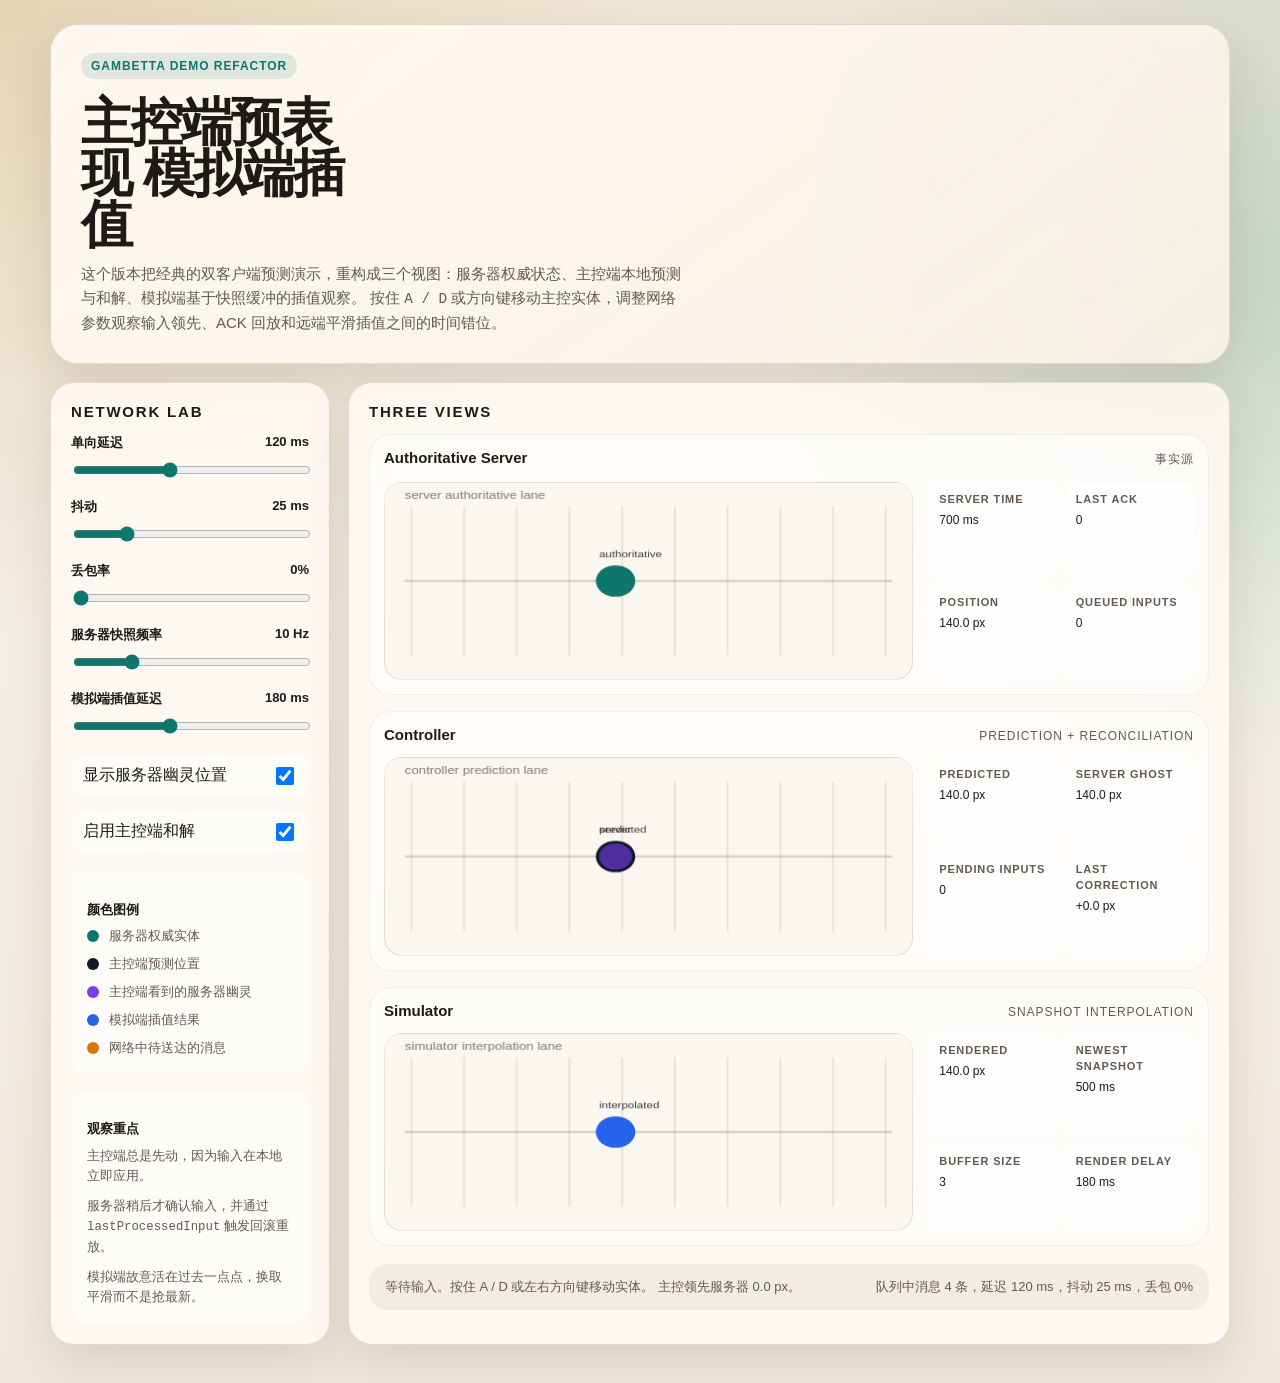
==== index.html @ f1e8b7e2 "Split app into network render and ui modules" ====
<!DOCTYPE html>
<html lang="zh-CN">
<head>
  <meta charset="UTF-8">
  <meta name="viewport" content="width=device-width, initial-scale=1.0">
  <title>Controller Prediction / Simulator Interpolation Demo</title>
  <link rel="stylesheet" href="styles.css">
</head>
<body>
  <main class="shell">
    <section class="hero">
      <div class="eyebrow">Gambetta Demo Refactor</div>
      <h1>主控端预表现 模拟端插值</h1>
      <p>
        这个版本把经典的双客户端预测演示，重构成三个视图：服务器权威状态、主控端本地预测与和解、模拟端基于快照缓冲的插值观察。
        按住 <code>A / D</code> 或方向键移动主控实体，调整网络参数观察输入领先、ACK 回放和远端平滑插值之间的时间错位。
      </p>
    </section>

    <section class="layout">
      <aside class="panel controls">
        <h2>Network Lab</h2>

        <div class="control">
          <label for="latency">
            <span>单向延迟</span>
            <span id="latencyValue">120 ms</span>
          </label>
          <input id="latency" type="range" min="0" max="300" value="120">
        </div>

        <div class="control">
          <label for="jitter">
            <span>抖动</span>
            <span id="jitterValue">25 ms</span>
          </label>
          <input id="jitter" type="range" min="0" max="120" value="25">
        </div>

        <div class="control">
          <label for="loss">
            <span>丢包率</span>
            <span id="lossValue">0%</span>
          </label>
          <input id="loss" type="range" min="0" max="35" value="0">
        </div>

        <div class="control">
          <label for="snapshotRate">
            <span>服务器快照频率</span>
            <span id="snapshotRateValue">10 Hz</span>
          </label>
          <input id="snapshotRate" type="range" min="4" max="30" value="10">
        </div>

        <div class="control">
          <label for="interpDelay">
            <span>模拟端插值延迟</span>
            <span id="interpDelayValue">180 ms</span>
          </label>
          <input id="interpDelay" type="range" min="60" max="360" value="180">
        </div>

        <label class="toggle">
          <span>显示服务器幽灵位置</span>
          <input id="showGhost" type="checkbox" checked>
        </label>

        <label class="toggle">
          <span>启用主控端和解</span>
          <input id="enableReconciliation" type="checkbox" checked>
        </label>

        <div class="legend">
          <h3>颜色图例</h3>
          <ul>
            <li><span class="swatch swatch-server"></span>服务器权威实体</li>
            <li><span class="swatch swatch-controller"></span>主控端预测位置</li>
            <li><span class="swatch swatch-ghost"></span>主控端看到的服务器幽灵</li>
            <li><span class="swatch swatch-simulator"></span>模拟端插值结果</li>
            <li><span class="swatch swatch-network"></span>网络中待送达的消息</li>
          </ul>
        </div>

        <div class="notes">
          <h3>观察重点</h3>
          <ul class="note-list">
            <li>主控端总是先动，因为输入在本地立即应用。</li>
            <li>服务器稍后才确认输入，并通过 <code>lastProcessedInput</code> 触发回滚重放。</li>
            <li>模拟端故意活在过去一点点，换取平滑而不是抢最新。</li>
          </ul>
        </div>
      </aside>

      <section class="panel stage">
        <h2>Three Views</h2>
        <div class="view-grid">
          <article class="view">
            <div class="view-title">
              <strong>Authoritative Server</strong>
              <span>事实源</span>
            </div>
            <canvas id="serverCanvas" width="360" height="270"></canvas>
            <div class="stats">
              <div class="stat"><strong>Server Time</strong><span id="serverTimeStat">0 ms</span></div>
              <div class="stat"><strong>Last ACK</strong><span id="serverAckStat">0</span></div>
              <div class="stat"><strong>Position</strong><span id="serverPositionStat">140.0 px</span></div>
              <div class="stat"><strong>Queued Inputs</strong><span id="serverQueueStat">0</span></div>
            </div>
          </article>

          <article class="view">
            <div class="view-title">
              <strong>Controller</strong>
              <span>Prediction + Reconciliation</span>
            </div>
            <canvas id="controllerCanvas" width="360" height="270"></canvas>
            <div class="stats">
              <div class="stat"><strong>Predicted</strong><span id="controllerPredictedStat">140.0 px</span></div>
              <div class="stat"><strong>Server Ghost</strong><span id="controllerGhostStat">140.0 px</span></div>
              <div class="stat"><strong>Pending Inputs</strong><span id="controllerPendingStat">0</span></div>
              <div class="stat"><strong>Last Correction</strong><span id="controllerCorrectionStat">0.0 px</span></div>
            </div>
          </article>

          <article class="view">
            <div class="view-title">
              <strong>Simulator</strong>
              <span>Snapshot Interpolation</span>
            </div>
            <canvas id="simCanvas" width="360" height="270"></canvas>
            <div class="stats">
              <div class="stat"><strong>Rendered</strong><span id="simRenderedStat">140.0 px</span></div>
              <div class="stat"><strong>Newest Snapshot</strong><span id="simSnapshotStat">0 ms</span></div>
              <div class="stat"><strong>Buffer Size</strong><span id="simBufferStat">0</span></div>
              <div class="stat"><strong>Render Delay</strong><span id="simDelayStat">180 ms</span></div>
            </div>
          </article>
        </div>

        <div class="footer-bar">
          <span id="statusLine">等待输入。按住 A / D 或左右方向键移动实体。</span>
          <span id="networkLine">队列中消息 0 条</span>
        </div>
      </section>
    </section>
  </main>

  <script type="module" src="ui.js"></script>
</body>
</html>
---- styles.css ----
:root {
  color-scheme: light;
  --bg: #f3efe5;
  --panel: rgba(255, 251, 245, 0.84);
  --panel-border: rgba(70, 54, 38, 0.14);
  --ink: #1d1a18;
  --muted: #65594d;
  --accent: #0f766e;
  --accent-soft: rgba(15, 118, 110, 0.12);
  --ghost: #7c3aed;
  --sim: #2563eb;
  --shadow: 0 20px 45px rgba(73, 55, 32, 0.13);
}

* {
  box-sizing: border-box;
}

body {
  margin: 0;
  min-height: 100vh;
  font-family: "Avenir Next", "Segoe UI", sans-serif;
  color: var(--ink);
  background:
    radial-gradient(circle at top left, rgba(210, 179, 123, 0.35), transparent 34%),
    radial-gradient(circle at right 20%, rgba(15, 118, 110, 0.18), transparent 30%),
    linear-gradient(180deg, #efe6d4 0%, var(--bg) 46%, #efe9dd 100%);
}

.shell {
  width: min(1180px, calc(100vw - 32px));
  margin: 24px auto 40px;
}

.hero {
  padding: 28px 30px;
  border: 1px solid var(--panel-border);
  border-radius: 28px;
  background: linear-gradient(145deg, rgba(255, 250, 243, 0.92), rgba(248, 242, 230, 0.88));
  box-shadow: var(--shadow);
  backdrop-filter: blur(12px);
}

.eyebrow {
  display: inline-flex;
  align-items: center;
  gap: 8px;
  padding: 6px 10px;
  border-radius: 999px;
  background: var(--accent-soft);
  color: var(--accent);
  font-size: 12px;
  font-weight: 700;
  letter-spacing: 0.08em;
  text-transform: uppercase;
}

h1 {
  margin: 18px 0 12px;
  font-size: clamp(32px, 5vw, 52px);
  line-height: 0.98;
  letter-spacing: -0.04em;
  max-width: 10ch;
}

.hero p {
  margin: 0;
  max-width: 72ch;
  color: var(--muted);
  line-height: 1.6;
  font-size: 15px;
}

.layout {
  display: grid;
  grid-template-columns: 280px 1fr;
  gap: 18px;
  margin-top: 18px;
}

.panel {
  border: 1px solid var(--panel-border);
  border-radius: 24px;
  background: var(--panel);
  box-shadow: var(--shadow);
  backdrop-filter: blur(14px);
}

.controls {
  padding: 20px;
}

.controls h2,
.stage h2 {
  margin: 0 0 14px;
  font-size: 15px;
  text-transform: uppercase;
  letter-spacing: 0.12em;
}

.control {
  margin-bottom: 16px;
}

.control label,
.legend h3,
.notes h3 {
  display: flex;
  justify-content: space-between;
  gap: 12px;
  font-size: 13px;
  font-weight: 700;
  margin-bottom: 8px;
}

input[type="range"] {
  width: 100%;
  accent-color: var(--accent);
}

.note-list {
  color: var(--muted);
  font-size: 13px;
  line-height: 1.55;
}

.toggle {
  display: flex;
  align-items: center;
  justify-content: space-between;
  gap: 12px;
  margin-top: 12px;
  padding: 10px 12px;
  border-radius: 16px;
  background: rgba(255, 255, 255, 0.55);
}

.toggle input {
  width: 18px;
  height: 18px;
}

.legend,
.notes {
  margin-top: 18px;
  padding: 16px;
  border-radius: 18px;
  background: rgba(255, 255, 255, 0.52);
}

.legend ul,
.notes ul {
  list-style: none;
  margin: 0;
  padding: 0;
  display: grid;
  gap: 10px;
}

.legend li {
  display: flex;
  align-items: center;
  gap: 10px;
  font-size: 13px;
  color: var(--muted);
}

.swatch {
  width: 12px;
  height: 12px;
  border-radius: 999px;
  flex: none;
}

.swatch-server {
  background: #0f766e;
}

.swatch-controller {
  background: #111827;
}

.swatch-ghost {
  background: #7c3aed;
}

.swatch-simulator {
  background: #2563eb;
}

.swatch-network {
  background: #d97706;
}

.stage {
  padding: 20px;
}

.view-grid {
  display: grid;
  grid-template-columns: 1fr;
  gap: 16px;
}

.view {
  display: grid;
  grid-template-columns: minmax(0, 1.8fr) minmax(220px, 0.9fr);
  gap: 14px 16px;
  align-items: start;
  padding: 14px;
  border-radius: 22px;
  background: rgba(255, 255, 255, 0.58);
  border: 1px solid rgba(98, 73, 49, 0.08);
  min-width: 0;
}

.view-title {
  grid-column: 1 / -1;
  display: flex;
  justify-content: space-between;
  gap: 12px;
  align-items: baseline;
  margin-bottom: 0;
}

.view-title strong {
  font-size: 15px;
}

.view-title span {
  color: var(--muted);
  font-size: 12px;
  text-transform: uppercase;
  letter-spacing: 0.08em;
}

canvas {
  width: 100%;
  aspect-ratio: 16 / 6;
  display: block;
  border-radius: 18px;
  border: 1px solid rgba(92, 71, 51, 0.11);
  background:
    linear-gradient(180deg, rgba(255, 252, 247, 0.92), rgba(241, 234, 223, 0.92));
}

.stats {
  margin-top: 0;
  display: grid;
  grid-template-columns: repeat(2, minmax(0, 1fr));
  gap: 8px;
  align-self: stretch;
}

.stat {
  padding: 10px;
  border-radius: 14px;
  background: rgba(255, 255, 255, 0.72);
  font-size: 12px;
  line-height: 1.45;
}

.stat strong {
  display: block;
  color: var(--muted);
  font-size: 11px;
  text-transform: uppercase;
  letter-spacing: 0.08em;
  margin-bottom: 4px;
}

.footer-bar {
  margin-top: 18px;
  padding: 14px 16px;
  border-radius: 18px;
  background: rgba(28, 25, 23, 0.05);
  color: var(--muted);
  font-size: 13px;
  display: flex;
  justify-content: space-between;
  gap: 16px;
  flex-wrap: wrap;
}

code {
  font-family: "SFMono-Regular", "Cascadia Code", monospace;
  font-size: 0.95em;
}

@media (max-width: 1024px) {
  .layout {
    grid-template-columns: 1fr;
  }

  .view {
    grid-template-columns: 1fr;
  }
}
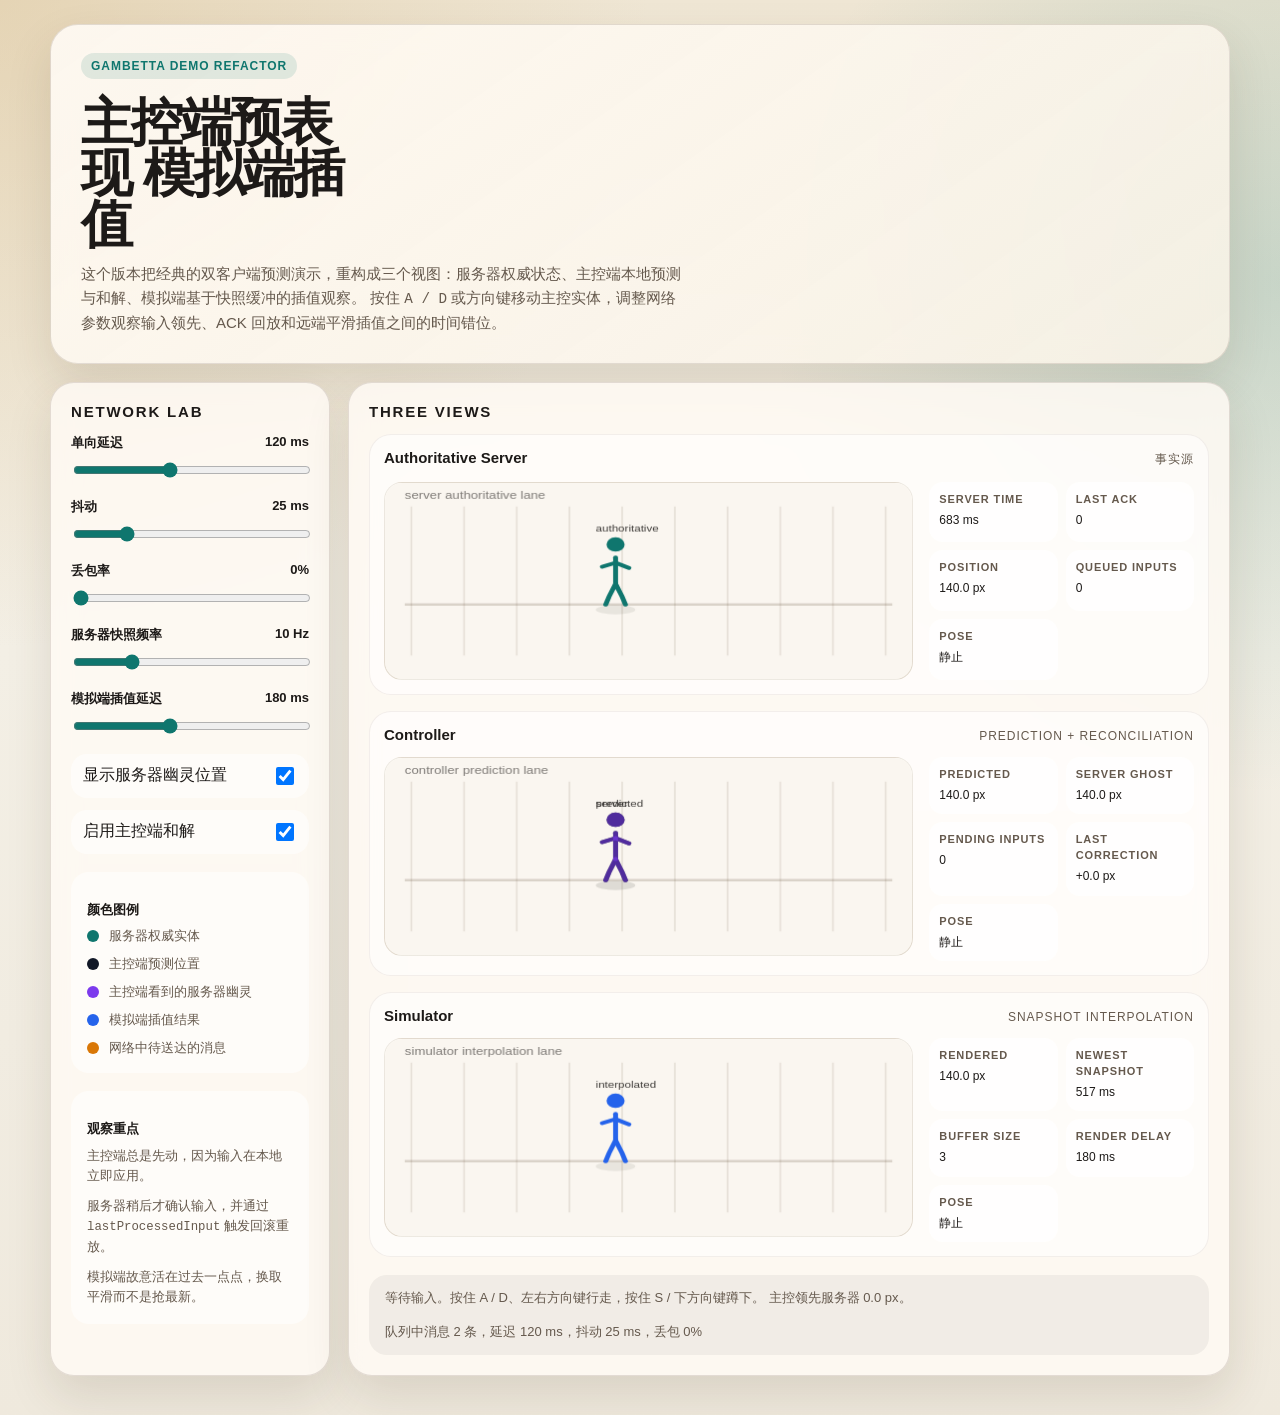
==== commit b22b303e: "Add character states and crouch sync" ====
--- a/index.html
+++ b/index.html
@@ -106,6 +106,7 @@
               <div class="stat"><strong>Last ACK</strong><span id="serverAckStat">0</span></div>
               <div class="stat"><strong>Position</strong><span id="serverPositionStat">140.0 px</span></div>
               <div class="stat"><strong>Queued Inputs</strong><span id="serverQueueStat">0</span></div>
+              <div class="stat"><strong>Pose</strong><span id="serverPoseStat">静止</span></div>
             </div>
           </article>
 
@@ -120,6 +121,7 @@
               <div class="stat"><strong>Server Ghost</strong><span id="controllerGhostStat">140.0 px</span></div>
               <div class="stat"><strong>Pending Inputs</strong><span id="controllerPendingStat">0</span></div>
               <div class="stat"><strong>Last Correction</strong><span id="controllerCorrectionStat">0.0 px</span></div>
+              <div class="stat"><strong>Pose</strong><span id="controllerPoseStat">静止</span></div>
             </div>
           </article>
 
@@ -134,12 +136,13 @@
               <div class="stat"><strong>Newest Snapshot</strong><span id="simSnapshotStat">0 ms</span></div>
               <div class="stat"><strong>Buffer Size</strong><span id="simBufferStat">0</span></div>
               <div class="stat"><strong>Render Delay</strong><span id="simDelayStat">180 ms</span></div>
+              <div class="stat"><strong>Pose</strong><span id="simPoseStat">静止</span></div>
             </div>
           </article>
         </div>
 
         <div class="footer-bar">
-          <span id="statusLine">等待输入。按住 A / D 或左右方向键移动实体。</span>
+          <span id="statusLine">等待输入。按住 A / D、左右方向键行走，按住 S / 下方向键蹲下。</span>
           <span id="networkLine">队列中消息 0 条</span>
         </div>
       </section>
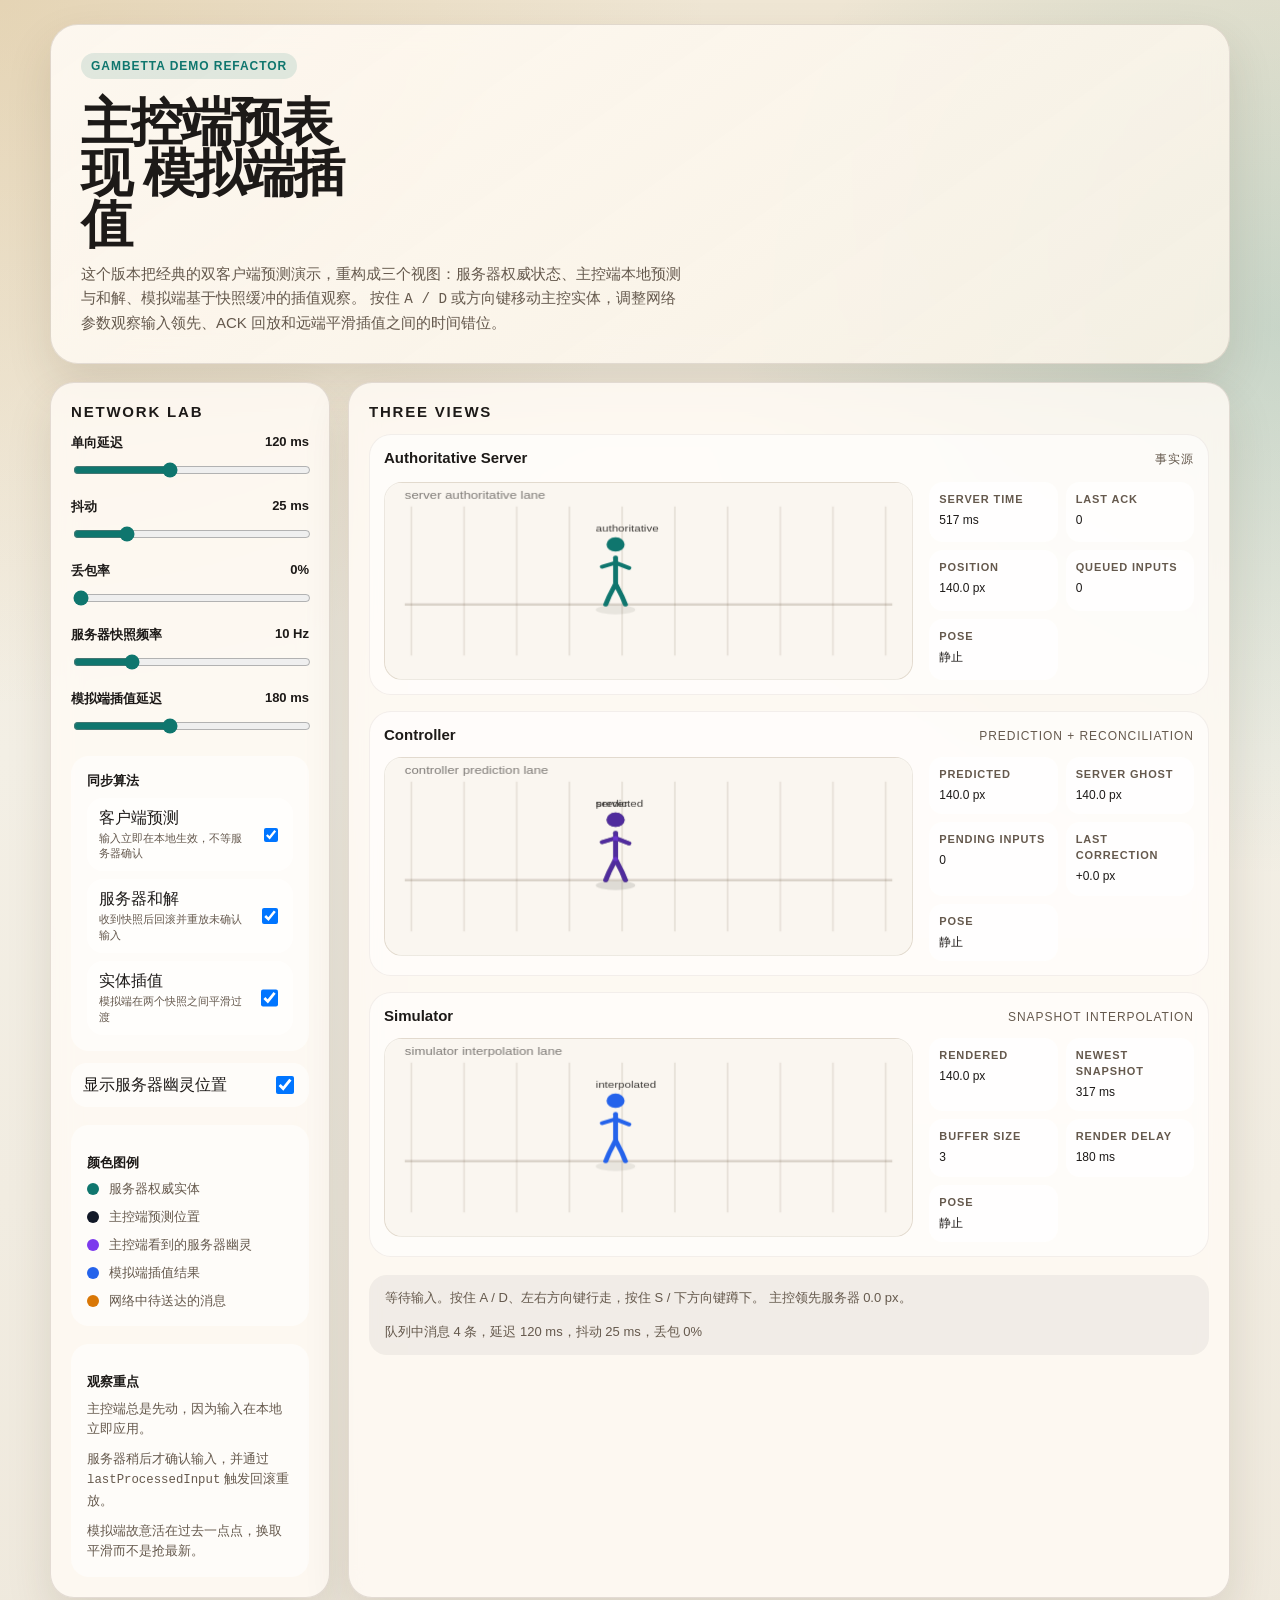
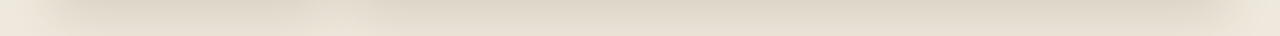
==== commit 6e22b7be: "add switch for algorithms" ====
--- a/index.html
+++ b/index.html
@@ -61,14 +61,37 @@
           <input id="interpDelay" type="range" min="60" max="360" value="180">
         </div>
 
+        <div class="toggle-group">
+          <h3>同步算法</h3>
+
+          <label class="toggle" for="enablePrediction">
+            <div class="toggle-info">
+              <span>客户端预测</span>
+              <span class="toggle-desc">输入立即在本地生效，不等服务器确认</span>
+            </div>
+            <input id="enablePrediction" type="checkbox" checked>
+          </label>
+
+          <label class="toggle" for="enableReconciliation">
+            <div class="toggle-info">
+              <span>服务器和解</span>
+              <span class="toggle-desc">收到快照后回滚并重放未确认输入</span>
+            </div>
+            <input id="enableReconciliation" type="checkbox" checked>
+          </label>
+
+          <label class="toggle" for="enableInterpolation">
+            <div class="toggle-info">
+              <span>实体插值</span>
+              <span class="toggle-desc">模拟端在两个快照之间平滑过渡</span>
+            </div>
+            <input id="enableInterpolation" type="checkbox" checked>
+          </label>
+        </div>
+
         <label class="toggle">
           <span>显示服务器幽灵位置</span>
           <input id="showGhost" type="checkbox" checked>
-        </label>
-
-        <label class="toggle">
-          <span>启用主控端和解</span>
-          <input id="enableReconciliation" type="checkbox" checked>
         </label>
 
         <div class="legend">
--- a/styles.css
+++ b/styles.css
@@ -140,6 +140,44 @@
   height: 18px;
 }
 
+.toggle-group {
+  margin-top: 18px;
+  padding: 16px;
+  border-radius: 18px;
+  background: rgba(255, 255, 255, 0.52);
+}
+
+.toggle-group h3 {
+  display: flex;
+  justify-content: space-between;
+  gap: 12px;
+  font-size: 13px;
+  font-weight: 700;
+  margin: 0 0 8px;
+}
+
+.toggle-group .toggle {
+  margin-top: 8px;
+}
+
+.toggle-info {
+  display: flex;
+  flex-direction: column;
+  gap: 2px;
+}
+
+.toggle-desc {
+  font-size: 11px;
+  color: var(--muted);
+  font-weight: 400;
+  line-height: 1.4;
+}
+
+.toggle.disabled {
+  opacity: 0.4;
+  pointer-events: none;
+}
+
 .legend,
 .notes {
   margin-top: 18px;
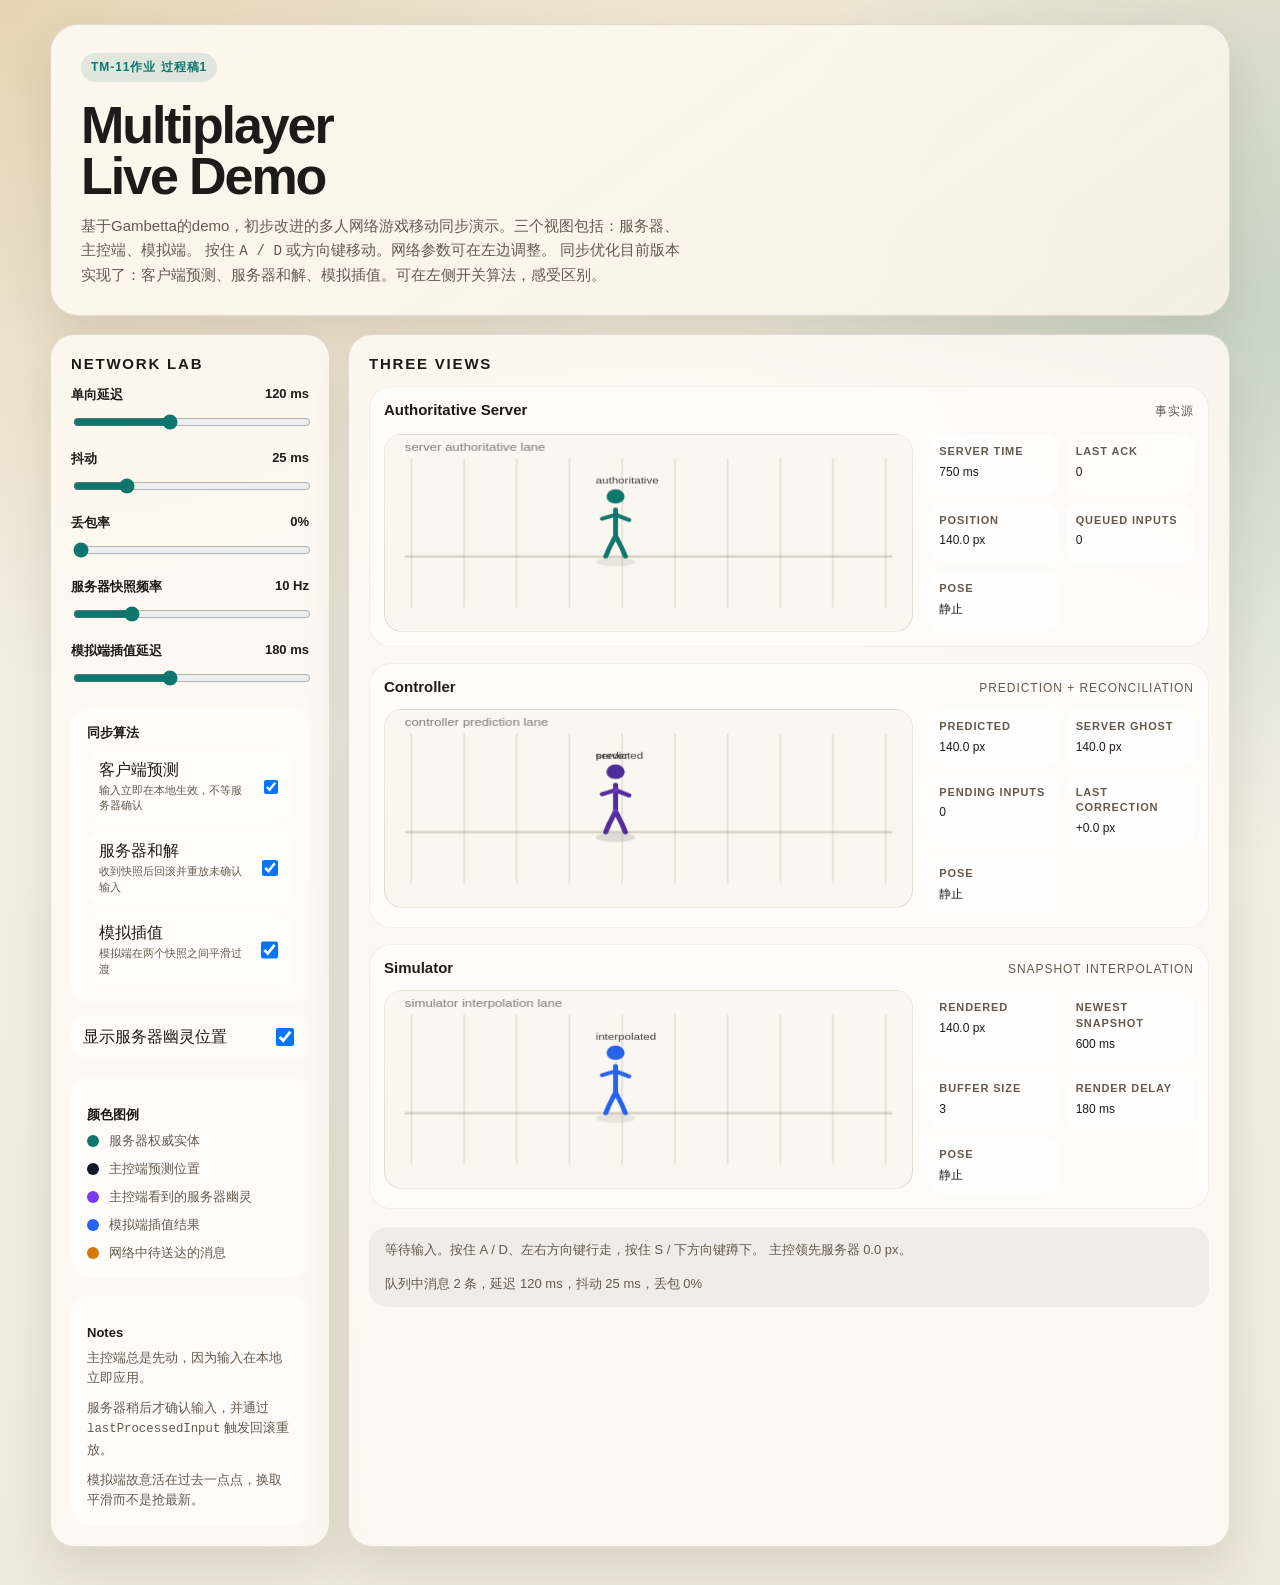
==== commit d3f9d3b0: "前端update" ====
--- a/index.html
+++ b/index.html
@@ -1,19 +1,22 @@
 <!DOCTYPE html>
 <html lang="zh-CN">
+
 <head>
   <meta charset="UTF-8">
   <meta name="viewport" content="width=device-width, initial-scale=1.0">
   <title>Controller Prediction / Simulator Interpolation Demo</title>
   <link rel="stylesheet" href="styles.css">
 </head>
+
 <body>
   <main class="shell">
     <section class="hero">
-      <div class="eyebrow">Gambetta Demo Refactor</div>
-      <h1>主控端预表现 模拟端插值</h1>
+      <div class="eyebrow">TM-11作业 过程稿1</div>
+      <h1>Multiplayer Live Demo</h1>
       <p>
-        这个版本把经典的双客户端预测演示，重构成三个视图：服务器权威状态、主控端本地预测与和解、模拟端基于快照缓冲的插值观察。
-        按住 <code>A / D</code> 或方向键移动主控实体，调整网络参数观察输入领先、ACK 回放和远端平滑插值之间的时间错位。
+        基于Gambetta的demo，初步改进的多人网络游戏移动同步演示。三个视图包括：服务器、主控端、模拟端。
+        按住 <code>A / D</code> 或方向键移动。网络参数可在左边调整。
+        同步优化目前版本实现了：客户端预测、服务器和解、模拟插值。可在左侧开关算法，感受区别。
       </p>
     </section>
 
@@ -82,7 +85,7 @@
 
           <label class="toggle" for="enableInterpolation">
             <div class="toggle-info">
-              <span>实体插值</span>
+              <span>模拟插值</span>
               <span class="toggle-desc">模拟端在两个快照之间平滑过渡</span>
             </div>
             <input id="enableInterpolation" type="checkbox" checked>
@@ -106,7 +109,7 @@
         </div>
 
         <div class="notes">
-          <h3>观察重点</h3>
+          <h3>Notes</h3>
           <ul class="note-list">
             <li>主控端总是先动，因为输入在本地立即应用。</li>
             <li>服务器稍后才确认输入，并通过 <code>lastProcessedInput</code> 触发回滚重放。</li>
@@ -174,4 +177,5 @@
 
   <script type="module" src="ui.js"></script>
 </body>
-</html>
+
+</html>
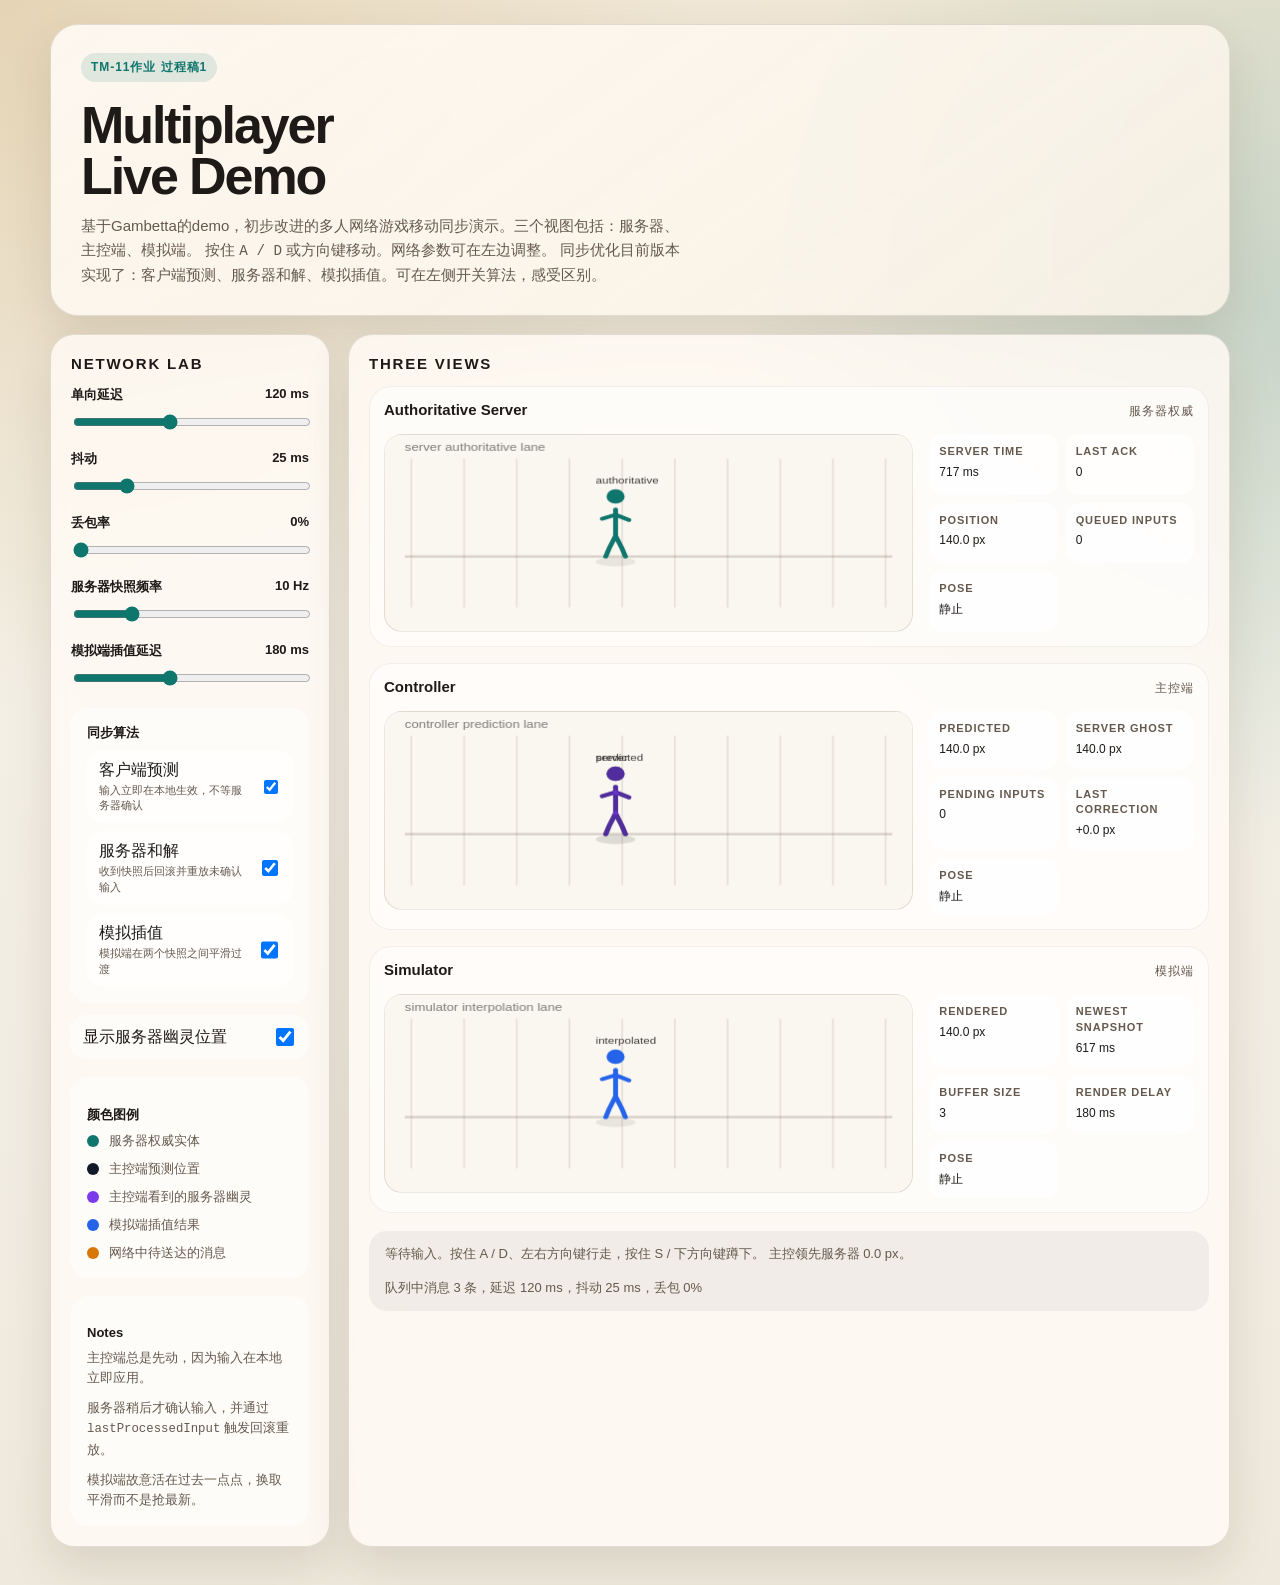
==== commit d4c54286: "前端update" ====
--- a/index.html
+++ b/index.html
@@ -124,7 +124,7 @@
           <article class="view">
             <div class="view-title">
               <strong>Authoritative Server</strong>
-              <span>事实源</span>
+              <span>服务器权威</span>
             </div>
             <canvas id="serverCanvas" width="360" height="270"></canvas>
             <div class="stats">
@@ -139,7 +139,7 @@
           <article class="view">
             <div class="view-title">
               <strong>Controller</strong>
-              <span>Prediction + Reconciliation</span>
+              <span>主控端</span>
             </div>
             <canvas id="controllerCanvas" width="360" height="270"></canvas>
             <div class="stats">
@@ -154,7 +154,7 @@
           <article class="view">
             <div class="view-title">
               <strong>Simulator</strong>
-              <span>Snapshot Interpolation</span>
+              <span>模拟端</span>
             </div>
             <canvas id="simCanvas" width="360" height="270"></canvas>
             <div class="stats">
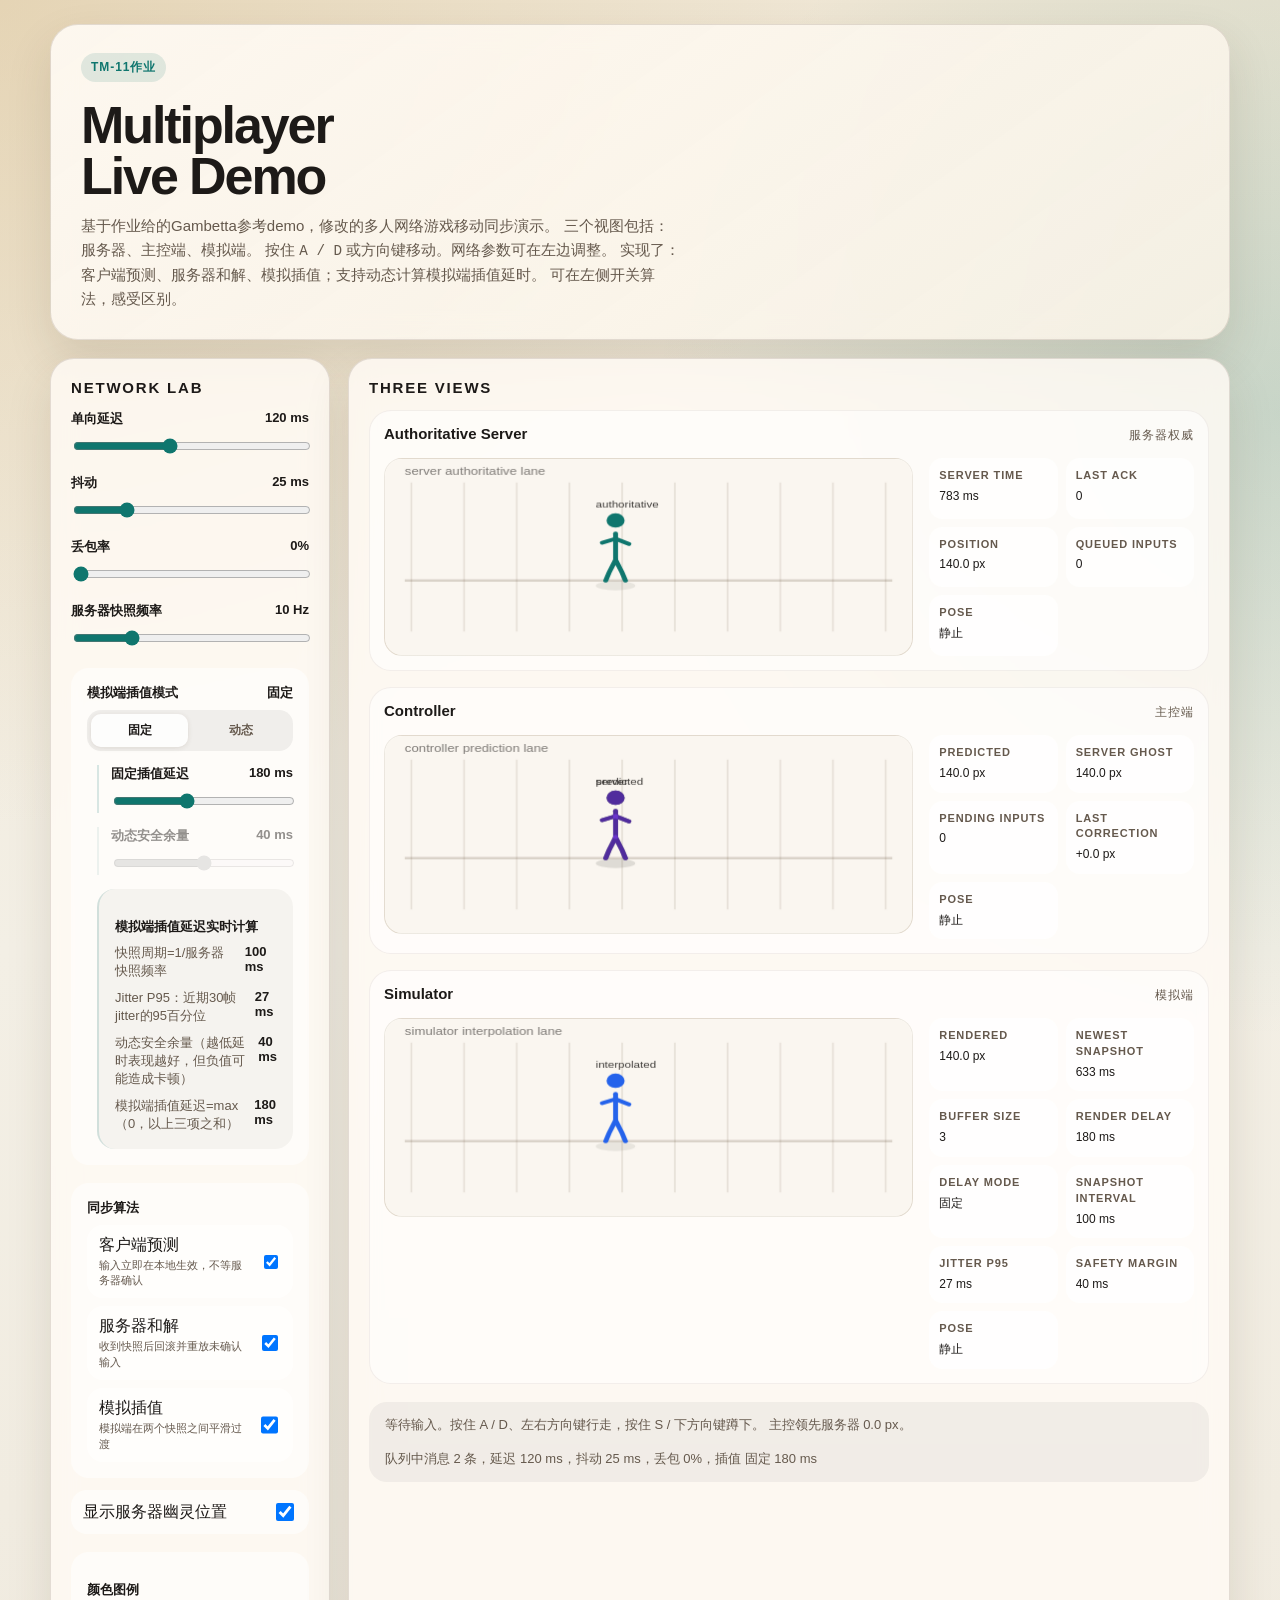
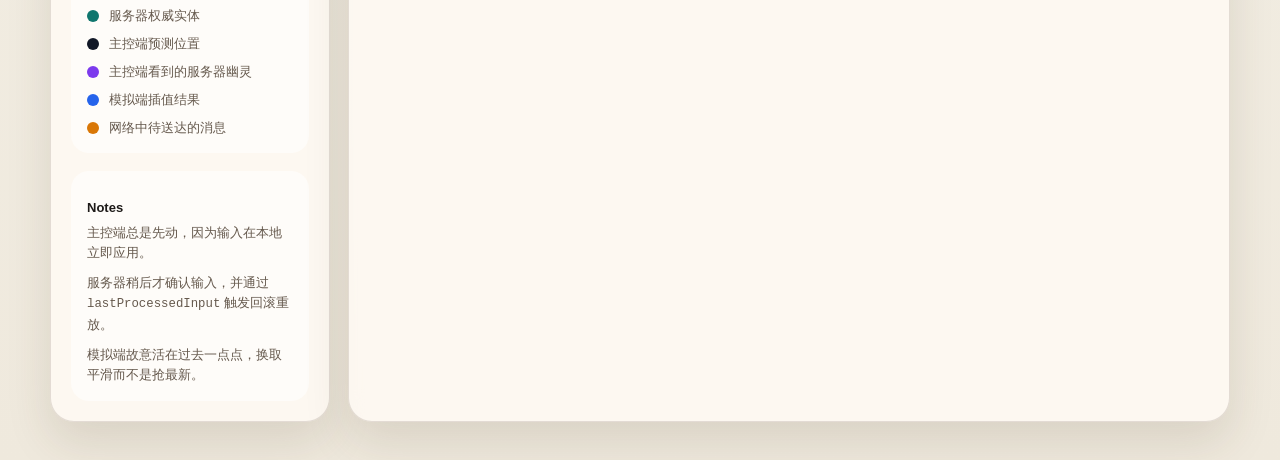
==== commit 3bfeb59e: "v2" ====
--- a/index.html
+++ b/index.html
@@ -11,12 +11,14 @@
 <body>
   <main class="shell">
     <section class="hero">
-      <div class="eyebrow">TM-11作业 过程稿1</div>
+      <div class="eyebrow">TM-11作业</div>
       <h1>Multiplayer Live Demo</h1>
       <p>
-        基于Gambetta的demo，初步改进的多人网络游戏移动同步演示。三个视图包括：服务器、主控端、模拟端。
+        基于作业给的Gambetta参考demo，修改的多人网络游戏移动同步演示。
+        三个视图包括：服务器、主控端、模拟端。
         按住 <code>A / D</code> 或方向键移动。网络参数可在左边调整。
-        同步优化目前版本实现了：客户端预测、服务器和解、模拟插值。可在左侧开关算法，感受区别。
+        实现了：客户端预测、服务器和解、模拟插值；支持动态计算模拟端插值延时。
+        可在左侧开关算法，感受区别。
       </p>
     </section>
 
@@ -56,12 +58,61 @@
           <input id="snapshotRate" type="range" min="4" max="30" value="10">
         </div>
 
-        <div class="control">
-          <label for="interpDelay">
-            <span>模拟端插值延迟</span>
-            <span id="interpDelayValue">180 ms</span>
-          </label>
-          <input id="interpDelay" type="range" min="60" max="360" value="180">
+        <div class="interpolation-panel">
+          <div class="control">
+            <div class="control-label">
+              <span>模拟端插值模式</span>
+              <span id="interpModeValue">固定</span>
+            </div>
+            <div class="segmented" aria-label="模拟端插值模式">
+              <label>
+                <input type="radio" name="interpMode" value="fixed" checked>
+                <span>固定</span>
+              </label>
+              <label>
+                <input type="radio" name="interpMode" value="dynamic">
+                <span>动态</span>
+              </label>
+            </div>
+          </div>
+
+          <div class="control interpolation-child">
+            <label for="interpDelay">
+              <span>固定插值延迟</span>
+              <span id="interpDelayValue">180 ms</span>
+            </label>
+            <input id="interpDelay" type="range" min="60" max="360" value="180">
+          </div>
+
+          <div class="control interpolation-child">
+            <label for="interpSafetyMargin">
+              <span>动态安全余量</span>
+              <span id="interpSafetyMarginValue">40 ms</span>
+            </label>
+            <input id="interpSafetyMargin" type="range" min="-120" max="200" value="40">
+          </div>
+
+          <div class="telemetry interpolation-child">
+            <h3>模拟端插值延迟实时计算</h3>
+            <dl>
+              <div>
+                <dt>快照周期=1/服务器快照频率</dt>
+                <dd id="snapshotIntervalMetric">100 ms</dd>
+              </div>
+              <div>
+                <dt>Jitter P95：近期30帧jitter的95百分位</dt>
+                <dd id="jitterP95Metric">0 ms</dd>
+              </div>
+              <div>
+                <dt>动态安全余量（越低延时表现越好，但负值可能造成卡顿）</dt>
+                <dd id="safetyMarginMetric">40 ms</dd>
+              </div>
+              <div>
+                <dt>模拟端插值延迟=max（0，以上三项之和）</dt>
+                <dd id="effectiveInterpDelayMetric">180 ms</dd>
+              </div>
+            </dl>
+          </div>
         </div>
 
         <div class="toggle-group">
@@ -162,6 +213,10 @@
               <div class="stat"><strong>Newest Snapshot</strong><span id="simSnapshotStat">0 ms</span></div>
               <div class="stat"><strong>Buffer Size</strong><span id="simBufferStat">0</span></div>
               <div class="stat"><strong>Render Delay</strong><span id="simDelayStat">180 ms</span></div>
+              <div class="stat"><strong>Delay Mode</strong><span id="simDelayModeStat">固定</span></div>
+              <div class="stat"><strong>Snapshot Interval</strong><span id="simSnapshotIntervalStat">100 ms</span></div>
+              <div class="stat"><strong>Jitter P95</strong><span id="simJitterP95Stat">0 ms</span></div>
+              <div class="stat"><strong>Safety Margin</strong><span id="simSafetyMarginStat">40 ms</span></div>
               <div class="stat"><strong>Pose</strong><span id="simPoseStat">静止</span></div>
             </div>
           </article>
@@ -178,4 +233,4 @@
   <script type="module" src="ui.js"></script>
 </body>
 
-</html>+</html>
--- a/styles.css
+++ b/styles.css
@@ -102,20 +102,88 @@
   margin-bottom: 16px;
 }
 
+.interpolation-panel {
+  margin: 18px 0;
+  padding: 16px;
+  border-radius: 18px;
+  background: rgba(255, 255, 255, 0.52);
+}
+
+.interpolation-panel .control {
+  margin-bottom: 14px;
+}
+
+.interpolation-panel .control:last-child {
+  margin-bottom: 0;
+}
+
+.interpolation-child {
+  margin-left: 10px;
+  padding-left: 12px;
+  border-left: 2px solid rgba(15, 118, 110, 0.16);
+}
+
 .control label,
+.control-label,
 .legend h3,
-.notes h3 {
+.notes h3,
+.telemetry h3 {
   display: flex;
   justify-content: space-between;
   gap: 12px;
   font-size: 13px;
   font-weight: 700;
   margin-bottom: 8px;
+}
+
+.control.disabled {
+  opacity: 0.48;
+}
+
+.control.disabled input {
+  pointer-events: none;
 }
 
 input[type="range"] {
   width: 100%;
   accent-color: var(--accent);
+}
+
+.segmented {
+  display: grid;
+  grid-template-columns: repeat(2, minmax(0, 1fr));
+  gap: 4px;
+  padding: 4px;
+  border-radius: 14px;
+  background: rgba(28, 25, 23, 0.06);
+}
+
+.segmented label {
+  margin: 0;
+  display: block;
+  min-width: 0;
+  font-size: 12px;
+  font-weight: 700;
+  text-align: center;
+}
+
+.segmented input {
+  position: absolute;
+  opacity: 0;
+  pointer-events: none;
+}
+
+.segmented span {
+  display: block;
+  padding: 8px 10px;
+  border-radius: 10px;
+  color: var(--muted);
+}
+
+.segmented input:checked + span {
+  background: rgba(255, 255, 255, 0.88);
+  color: var(--ink);
+  box-shadow: 0 1px 5px rgba(73, 55, 32, 0.12);
 }
 
 .note-list {
@@ -179,13 +247,19 @@
 }
 
 .legend,
-.notes {
+.notes,
+.telemetry {
   margin-top: 18px;
   padding: 16px;
   border-radius: 18px;
   background: rgba(255, 255, 255, 0.52);
 }
 
+.interpolation-panel .telemetry {
+  margin-top: 4px;
+  background: rgba(28, 25, 23, 0.04);
+}
+
 .legend ul,
 .notes ul {
   list-style: none;
@@ -193,6 +267,30 @@
   padding: 0;
   display: grid;
   gap: 10px;
+}
+
+.telemetry dl {
+  display: grid;
+  gap: 9px;
+  margin: 0;
+}
+
+.telemetry dl div {
+  display: flex;
+  justify-content: space-between;
+  gap: 12px;
+  color: var(--muted);
+  font-size: 13px;
+}
+
+.telemetry dt,
+.telemetry dd {
+  margin: 0;
+}
+
+.telemetry dd {
+  color: var(--ink);
+  font-weight: 700;
 }
 
 .legend li {
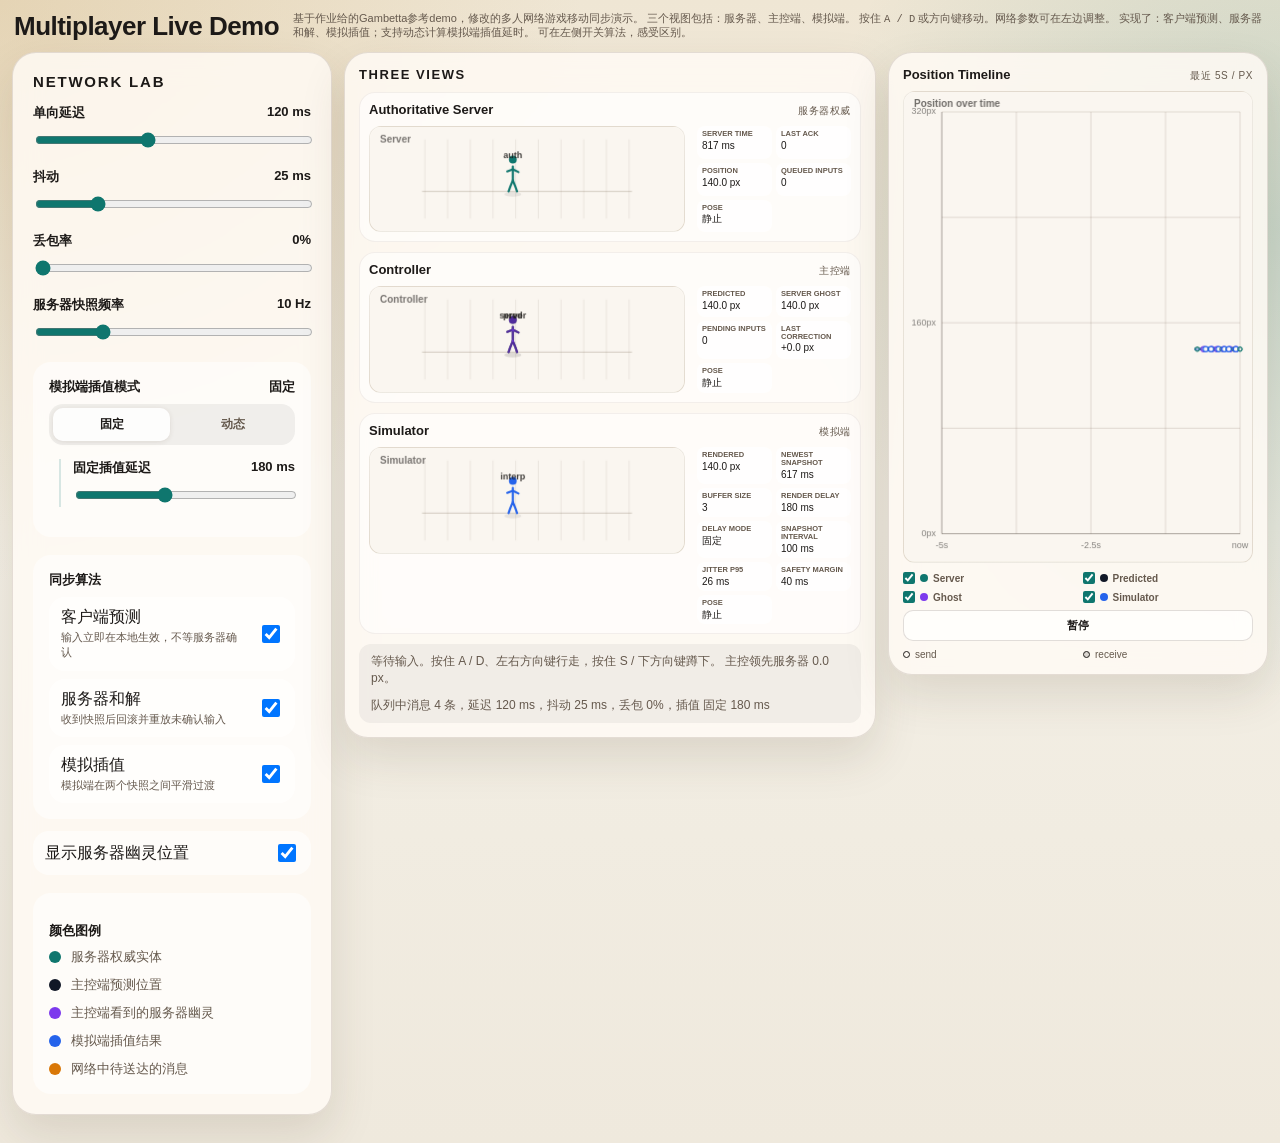
==== commit a304524c: "v2.1" ====
--- a/index.html
+++ b/index.html
@@ -11,7 +11,6 @@
 <body>
   <main class="shell">
     <section class="hero">
-      <div class="eyebrow">TM-11作业</div>
       <h1>Multiplayer Live Demo</h1>
       <p>
         基于作业给的Gambetta参考demo，修改的多人网络游戏移动同步演示。
@@ -76,7 +75,7 @@
             </div>
           </div>
 
-          <div class="control interpolation-child">
+          <div id="interpFixedControl" class="control interpolation-child">
             <label for="interpDelay">
               <span>固定插值延迟</span>
               <span id="interpDelayValue">180 ms</span>
@@ -84,7 +83,7 @@
             <input id="interpDelay" type="range" min="60" max="360" value="180">
           </div>
 
-          <div class="control interpolation-child">
+          <div id="interpDynamicControl" class="control interpolation-child">
             <label for="interpSafetyMargin">
               <span>动态安全余量</span>
               <span id="interpSafetyMarginValue">40 ms</span>
@@ -92,7 +91,7 @@
             <input id="interpSafetyMargin" type="range" min="-120" max="200" value="40">
           </div>
 
-          <div class="telemetry interpolation-child">
+          <div id="interpDynamicTelemetry" class="telemetry interpolation-child">
             <h3>模拟端插值延迟实时计算</h3>
             <dl>
               <div>
@@ -159,14 +158,6 @@
           </ul>
         </div>
 
-        <div class="notes">
-          <h3>Notes</h3>
-          <ul class="note-list">
-            <li>主控端总是先动，因为输入在本地立即应用。</li>
-            <li>服务器稍后才确认输入，并通过 <code>lastProcessedInput</code> 触发回滚重放。</li>
-            <li>模拟端故意活在过去一点点，换取平滑而不是抢最新。</li>
-          </ul>
-        </div>
       </aside>
 
       <section class="panel stage">
@@ -227,6 +218,26 @@
           <span id="networkLine">队列中消息 0 条</span>
         </div>
       </section>
+
+      <aside id="timelinePanel" class="panel timeline-panel">
+        <div class="view-title">
+          <strong>Position Timeline</strong>
+          <span>最近 5s / px</span>
+        </div>
+        <canvas id="timelineCanvas" class="timeline-canvas" width="320" height="440"></canvas>
+        <div id="timelineTooltip" class="timeline-tooltip" hidden></div>
+        <div class="chart-controls">
+          <label><input id="chartShowServer" type="checkbox" checked><i class="swatch swatch-server"></i>Server</label>
+          <label><input id="chartShowPredicted" type="checkbox" checked><i class="swatch swatch-controller"></i>Predicted</label>
+          <label><input id="chartShowGhost" type="checkbox" checked><i class="swatch swatch-ghost"></i>Ghost</label>
+          <label><input id="chartShowSimulator" type="checkbox" checked><i class="swatch swatch-simulator"></i>Simulator</label>
+          <button id="timelinePauseButton" type="button">暂停</button>
+        </div>
+        <div class="chart-legend">
+          <span><i class="event-ring"></i>send</span>
+          <span><i class="event-ring event-ring-filled"></i>receive</span>
+        </div>
+      </aside>
     </section>
   </main>
 
--- a/styles.css
+++ b/styles.css
@@ -16,6 +16,10 @@
   box-sizing: border-box;
 }
 
+[hidden] {
+  display: none !important;
+}
+
 body {
   margin: 0;
   min-height: 100vh;
@@ -28,54 +32,41 @@
 }
 
 .shell {
-  width: min(1180px, calc(100vw - 32px));
-  margin: 24px auto 40px;
+  width: min(1440px, calc(100vw - 24px));
+  margin: 12px auto 28px;
 }
 
 .hero {
-  padding: 28px 30px;
-  border: 1px solid var(--panel-border);
-  border-radius: 28px;
-  background: linear-gradient(145deg, rgba(255, 250, 243, 0.92), rgba(248, 242, 230, 0.88));
-  box-shadow: var(--shadow);
-  backdrop-filter: blur(12px);
-}
-
-.eyebrow {
-  display: inline-flex;
-  align-items: center;
-  gap: 8px;
-  padding: 6px 10px;
-  border-radius: 999px;
-  background: var(--accent-soft);
-  color: var(--accent);
-  font-size: 12px;
-  font-weight: 700;
-  letter-spacing: 0.08em;
-  text-transform: uppercase;
+  display: grid;
+  grid-template-columns: max-content minmax(0, 1fr);
+  align-items: center;
+  gap: 8px 14px;
+  padding: 0 2px;
 }
 
 h1 {
-  margin: 18px 0 12px;
-  font-size: clamp(32px, 5vw, 52px);
-  line-height: 0.98;
-  letter-spacing: -0.04em;
-  max-width: 10ch;
+  margin: 0;
+  font-size: clamp(20px, 2.2vw, 26px);
+  line-height: 1;
+  letter-spacing: -0.02em;
+  max-width: none;
+  white-space: nowrap;
 }
 
 .hero p {
   margin: 0;
-  max-width: 72ch;
-  color: var(--muted);
-  line-height: 1.6;
-  font-size: 15px;
+  max-width: none;
+  color: var(--muted);
+  line-height: 1.25;
+  font-size: 11px;
 }
 
 .layout {
   display: grid;
-  grid-template-columns: 280px 1fr;
-  gap: 18px;
-  margin-top: 18px;
+  grid-template-columns: 320px minmax(0, 1fr) 380px;
+  align-items: start;
+  gap: 12px;
+  margin-top: 12px;
 }
 
 .panel {
@@ -98,6 +89,11 @@
   letter-spacing: 0.12em;
 }
 
+.stage h2 {
+  margin-bottom: 10px;
+  font-size: 13px;
+}
+
 .control {
   margin-bottom: 16px;
 }
@@ -126,7 +122,6 @@
 .control label,
 .control-label,
 .legend h3,
-.notes h3,
 .telemetry h3 {
   display: flex;
   justify-content: space-between;
@@ -184,12 +179,6 @@
   background: rgba(255, 255, 255, 0.88);
   color: var(--ink);
   box-shadow: 0 1px 5px rgba(73, 55, 32, 0.12);
-}
-
-.note-list {
-  color: var(--muted);
-  font-size: 13px;
-  line-height: 1.55;
 }
 
 .toggle {
@@ -247,7 +236,6 @@
 }
 
 .legend,
-.notes,
 .telemetry {
   margin-top: 18px;
   padding: 16px;
@@ -260,8 +248,7 @@
   background: rgba(28, 25, 23, 0.04);
 }
 
-.legend ul,
-.notes ul {
+.legend ul {
   list-style: none;
   margin: 0;
   padding: 0;
@@ -329,25 +316,30 @@
 }
 
 .stage {
-  padding: 20px;
+  padding: 14px;
 }
 
 .view-grid {
   display: grid;
   grid-template-columns: 1fr;
-  gap: 16px;
+  gap: 10px;
 }
 
 .view {
   display: grid;
-  grid-template-columns: minmax(0, 1.8fr) minmax(220px, 0.9fr);
-  gap: 14px 16px;
+  grid-template-columns: minmax(0, 1.55fr) minmax(154px, 0.55fr);
+  gap: 8px 12px;
   align-items: start;
-  padding: 14px;
-  border-radius: 22px;
+  padding: 9px;
+  border-radius: 16px;
   background: rgba(255, 255, 255, 0.58);
   border: 1px solid rgba(98, 73, 49, 0.08);
   min-width: 0;
+}
+
+.timeline-panel {
+  position: relative;
+  padding: 14px;
 }
 
 .view-title {
@@ -360,61 +352,169 @@
 }
 
 .view-title strong {
-  font-size: 15px;
+  font-size: 13px;
 }
 
 .view-title span {
   color: var(--muted);
-  font-size: 12px;
+  font-size: 10px;
   text-transform: uppercase;
-  letter-spacing: 0.08em;
+  letter-spacing: 0.06em;
 }
 
 canvas {
   width: 100%;
-  aspect-ratio: 16 / 6;
+  aspect-ratio: 16 / 5.4;
   display: block;
-  border-radius: 18px;
+  border-radius: 12px;
   border: 1px solid rgba(92, 71, 51, 0.11);
   background:
     linear-gradient(180deg, rgba(255, 252, 247, 0.92), rgba(241, 234, 223, 0.92));
 }
 
+.timeline-canvas {
+  margin-top: 8px;
+  aspect-ratio: 4 / 5.4;
+}
+
+.timeline-tooltip {
+  position: absolute;
+  z-index: 4;
+  min-width: 112px;
+  max-width: 180px;
+  padding: 7px 8px;
+  border: 1px solid rgba(70, 54, 38, 0.18);
+  border-radius: 10px;
+  background: rgba(255, 251, 245, 0.96);
+  box-shadow: 0 10px 24px rgba(73, 55, 32, 0.16);
+  color: var(--ink);
+  font-size: 10px;
+  line-height: 1.45;
+  white-space: pre-line;
+  pointer-events: none;
+}
+
+.chart-controls {
+  display: grid;
+  grid-template-columns: repeat(2, minmax(0, 1fr));
+  gap: 7px 9px;
+  align-items: center;
+  margin-top: 9px;
+}
+
+.chart-controls label {
+  display: inline-flex;
+  align-items: center;
+  gap: 5px;
+  min-width: 0;
+  color: var(--muted);
+  font-size: 10px;
+  font-weight: 700;
+}
+
+.chart-controls input {
+  width: 12px;
+  height: 12px;
+  margin: 0;
+  accent-color: var(--accent);
+}
+
+.chart-controls .swatch {
+  width: 8px;
+  height: 8px;
+}
+
+.chart-controls button {
+  grid-column: 1 / -1;
+  width: 100%;
+  border: 1px solid rgba(70, 54, 38, 0.16);
+  border-radius: 10px;
+  background: rgba(255, 255, 255, 0.72);
+  color: var(--ink);
+  font: inherit;
+  font-size: 11px;
+  font-weight: 700;
+  padding: 7px 10px;
+  cursor: pointer;
+}
+
+.chart-legend {
+  display: grid;
+  grid-template-columns: repeat(2, minmax(0, 1fr));
+  gap: 7px 10px;
+  align-items: center;
+  margin-top: 8px;
+  color: var(--muted);
+  font-size: 10px;
+}
+
+.chart-legend span {
+  display: inline-flex;
+  align-items: center;
+  gap: 5px;
+}
+
+.chart-legend .swatch {
+  display: inline-block;
+  width: 8px;
+  height: 8px;
+}
+
+.event-ring {
+  width: 7px;
+  height: 7px;
+  border: 1.3px solid var(--ink);
+  border-radius: 999px;
+  display: inline-block;
+  background: transparent;
+}
+
+.event-ring-filled {
+  background: rgba(29, 26, 24, 0.16);
+}
+
 .stats {
   margin-top: 0;
   display: grid;
   grid-template-columns: repeat(2, minmax(0, 1fr));
-  gap: 8px;
+  gap: 4px;
   align-self: stretch;
 }
 
 .stat {
-  padding: 10px;
-  border-radius: 14px;
+  padding: 4px 5px;
+  border-radius: 8px;
   background: rgba(255, 255, 255, 0.72);
-  font-size: 12px;
-  line-height: 1.45;
+  font-size: 10px;
+  line-height: 1.12;
+  min-width: 0;
 }
 
 .stat strong {
   display: block;
   color: var(--muted);
-  font-size: 11px;
+  font-size: 7.5px;
+  line-height: 1.05;
   text-transform: uppercase;
-  letter-spacing: 0.08em;
-  margin-bottom: 4px;
+  letter-spacing: 0;
+  margin-bottom: 2px;
+  overflow-wrap: anywhere;
+}
+
+.stat span {
+  overflow-wrap: anywhere;
 }
 
 .footer-bar {
-  margin-top: 18px;
-  padding: 14px 16px;
-  border-radius: 18px;
+  margin-top: 10px;
+  padding: 9px 12px;
+  border-radius: 12px;
   background: rgba(28, 25, 23, 0.05);
   color: var(--muted);
-  font-size: 13px;
+  font-size: 12px;
   display: flex;
   justify-content: space-between;
-  gap: 16px;
+  gap: 10px;
   flex-wrap: wrap;
 }
 
@@ -432,3 +532,9 @@
     grid-template-columns: 1fr;
   }
 }
+
+@media (max-width: 760px) {
+  .hero {
+    grid-template-columns: 1fr;
+  }
+}
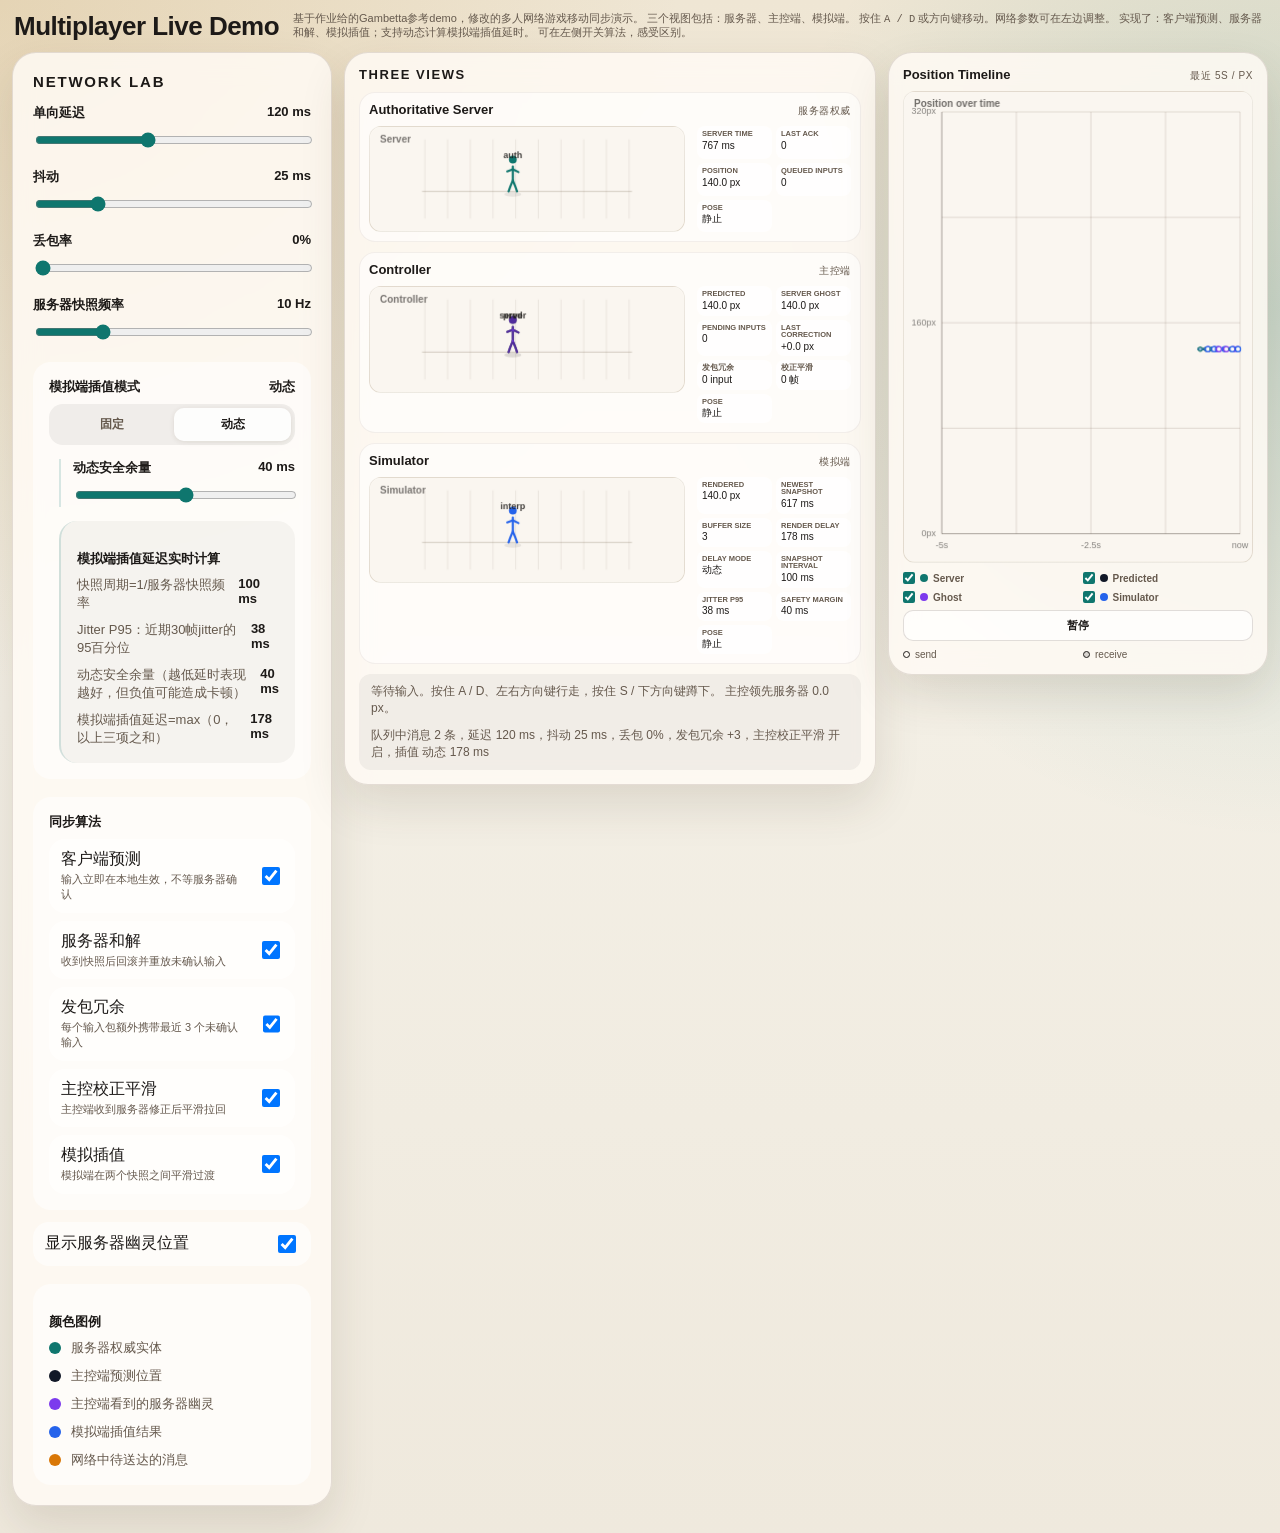
==== commit 057f4eea: "啊啊啊啊最后一天才想起来还有作业要交" ====
--- a/index.html
+++ b/index.html
@@ -61,15 +61,15 @@
           <div class="control">
             <div class="control-label">
               <span>模拟端插值模式</span>
-              <span id="interpModeValue">固定</span>
+              <span id="interpModeValue">动态</span>
             </div>
             <div class="segmented" aria-label="模拟端插值模式">
               <label>
-                <input type="radio" name="interpMode" value="fixed" checked>
+                <input type="radio" name="interpMode" value="fixed">
                 <span>固定</span>
               </label>
               <label>
-                <input type="radio" name="interpMode" value="dynamic">
+                <input type="radio" name="interpMode" value="dynamic" checked>
                 <span>动态</span>
               </label>
             </div>
@@ -131,6 +131,22 @@
               <span class="toggle-desc">收到快照后回滚并重放未确认输入</span>
             </div>
             <input id="enableReconciliation" type="checkbox" checked>
+          </label>
+
+          <label class="toggle" for="enableInputRedundancy">
+            <div class="toggle-info">
+              <span>发包冗余</span>
+              <span class="toggle-desc">每个输入包额外携带最近 3 个未确认输入</span>
+            </div>
+            <input id="enableInputRedundancy" type="checkbox" checked>
+          </label>
+
+          <label class="toggle" for="enableCorrectionSmoothing">
+            <div class="toggle-info">
+              <span>主控校正平滑</span>
+              <span class="toggle-desc">主控端收到服务器修正后平滑拉回</span>
+            </div>
+            <input id="enableCorrectionSmoothing" type="checkbox" checked>
           </label>
 
           <label class="toggle" for="enableInterpolation">
@@ -189,6 +205,8 @@
               <div class="stat"><strong>Server Ghost</strong><span id="controllerGhostStat">140.0 px</span></div>
               <div class="stat"><strong>Pending Inputs</strong><span id="controllerPendingStat">0</span></div>
               <div class="stat"><strong>Last Correction</strong><span id="controllerCorrectionStat">0.0 px</span></div>
+              <div class="stat"><strong>发包冗余</strong><span id="controllerInputPacketStat">1 input</span></div>
+              <div class="stat"><strong>校正平滑</strong><span id="controllerSmoothingStat">0 帧</span></div>
               <div class="stat"><strong>Pose</strong><span id="controllerPoseStat">静止</span></div>
             </div>
           </article>
--- a/styles.css
+++ b/styles.css
@@ -117,6 +117,10 @@
   margin-left: 10px;
   padding-left: 12px;
   border-left: 2px solid rgba(15, 118, 110, 0.16);
+}
+
+.negative-value {
+  color: #dc2626 !important;
 }
 
 .control label,
